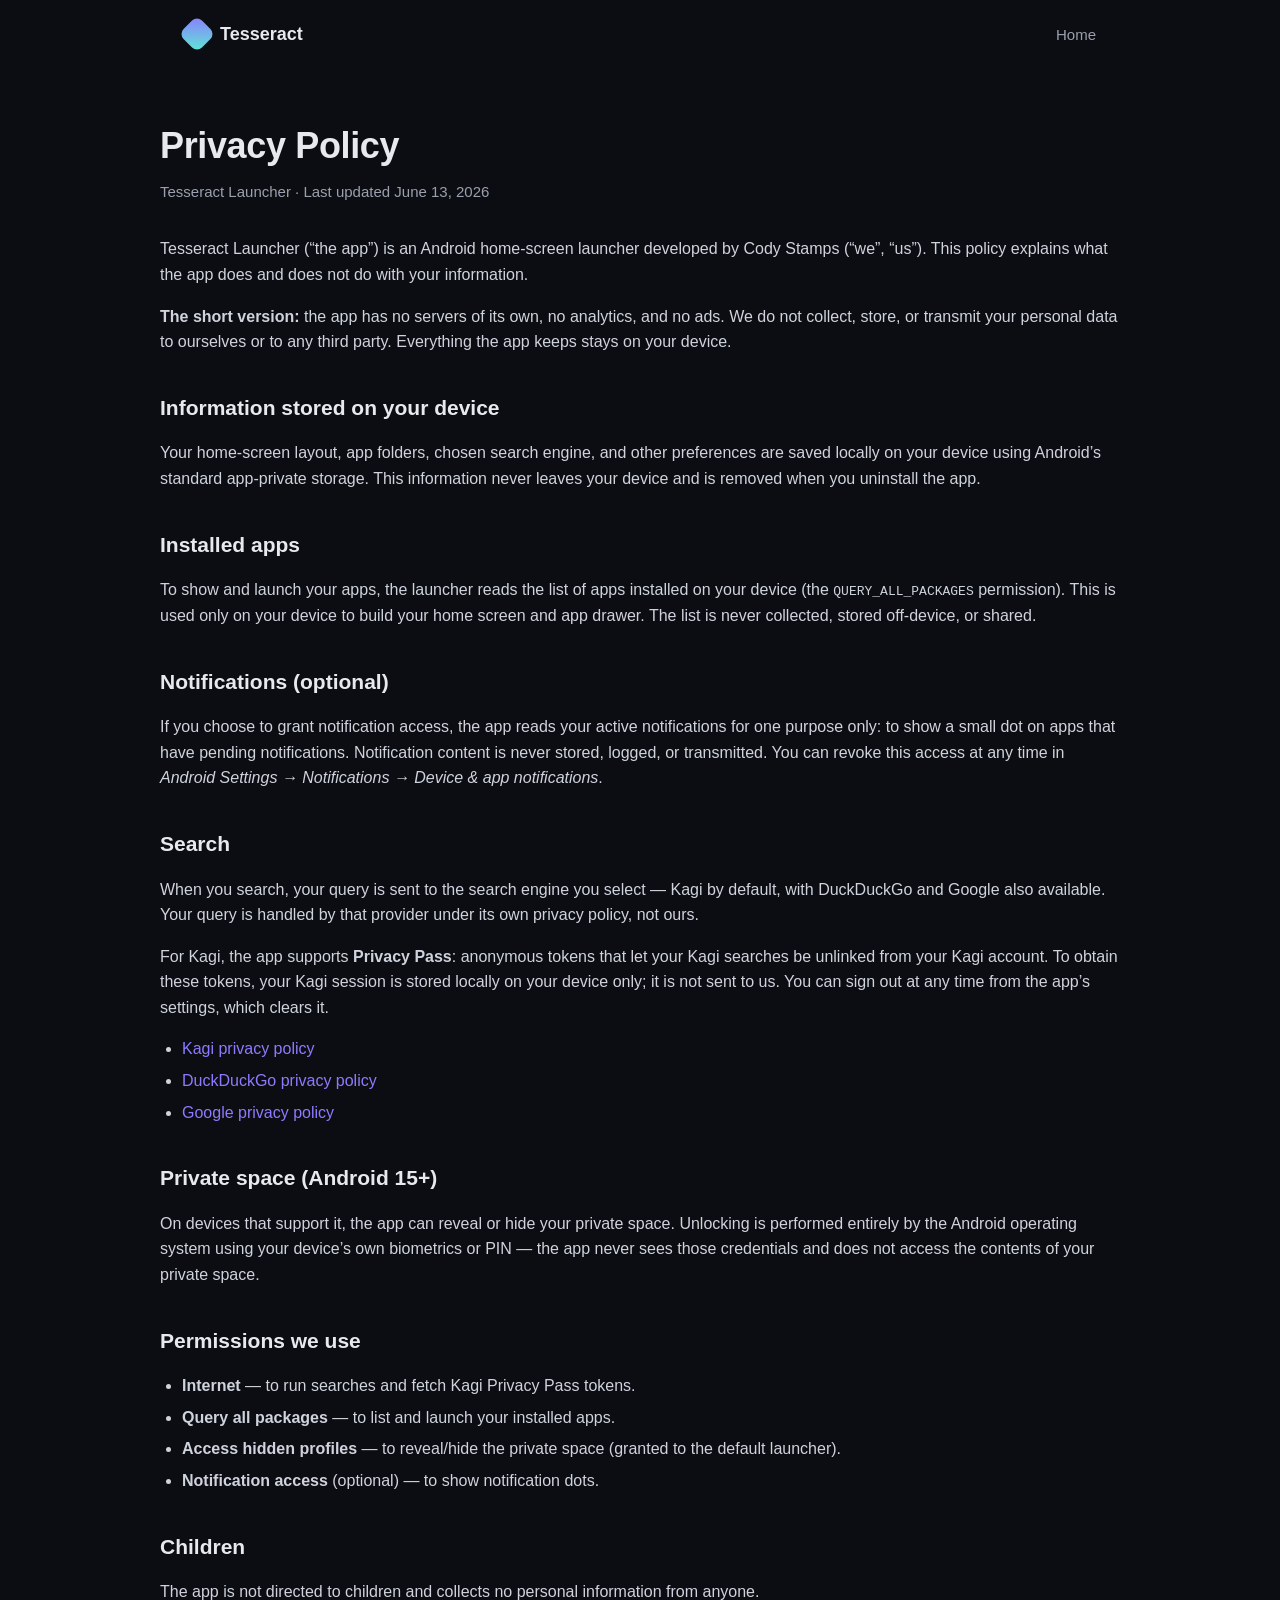
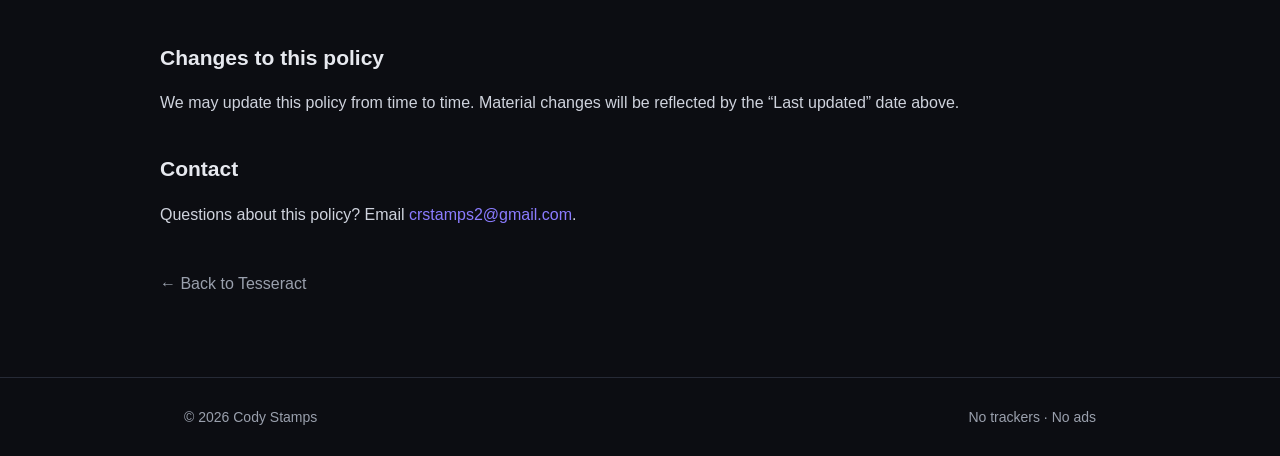
==== privacy/index.html @ 8ad53164 "Initial site: landing page + privacy policy for tesseract.codystamps.dev" ====
<!doctype html>
<html lang="en">
<head>
  <meta charset="utf-8" />
  <meta name="viewport" content="width=device-width, initial-scale=1" />
  <title>Privacy Policy — Tesseract Launcher</title>
  <meta name="description" content="Privacy policy for the Tesseract Launcher Android app. The app has no servers, no analytics, no ads, and collects no personal data." />
  <link rel="stylesheet" href="../styles.css" />
</head>
<body>
  <nav class="nav">
    <div class="brand"><a href="/" style="color:inherit;display:flex;align-items:center;gap:10px;"><span class="glyph"></span> Tesseract</a></div>
    <div class="nav-links"><a href="/">Home</a></div>
  </nav>

  <article class="article wrap">
    <h1>Privacy Policy</h1>
    <p class="updated">Tesseract Launcher · Last updated June 13, 2026</p>

    <p>
      Tesseract Launcher (“the app”) is an Android home-screen launcher developed
      by Cody Stamps (“we”, “us”). This policy explains what the app does and does
      not do with your information.
    </p>
    <p>
      <strong>The short version:</strong> the app has no servers of its own, no
      analytics, and no ads. We do not collect, store, or transmit your personal
      data to ourselves or to any third party. Everything the app keeps stays on
      your device.
    </p>

    <h2>Information stored on your device</h2>
    <p>
      Your home-screen layout, app folders, chosen search engine, and other
      preferences are saved locally on your device using Android’s standard
      app-private storage. This information never leaves your device and is
      removed when you uninstall the app.
    </p>

    <h2>Installed apps</h2>
    <p>
      To show and launch your apps, the launcher reads the list of apps installed
      on your device (the <code>QUERY_ALL_PACKAGES</code> permission). This is used
      only on your device to build your home screen and app drawer. The list is
      never collected, stored off-device, or shared.
    </p>

    <h2>Notifications (optional)</h2>
    <p>
      If you choose to grant notification access, the app reads your active
      notifications for one purpose only: to show a small dot on apps that have
      pending notifications. Notification content is never stored, logged, or
      transmitted. You can revoke this access at any time in
      <em>Android Settings → Notifications → Device &amp; app notifications</em>.
    </p>

    <h2>Search</h2>
    <p>
      When you search, your query is sent to the search engine you select — Kagi
      by default, with DuckDuckGo and Google also available. Your query is handled
      by that provider under its own privacy policy, not ours.
    </p>
    <p>
      For Kagi, the app supports <strong>Privacy Pass</strong>: anonymous tokens
      that let your Kagi searches be unlinked from your Kagi account. To obtain
      these tokens, your Kagi session is stored locally on your device only; it is
      not sent to us. You can sign out at any time from the app’s settings, which
      clears it.
    </p>
    <ul>
      <li><a href="https://kagi.com/privacy" rel="noopener" target="_blank">Kagi privacy policy</a></li>
      <li><a href="https://duckduckgo.com/privacy" rel="noopener" target="_blank">DuckDuckGo privacy policy</a></li>
      <li><a href="https://policies.google.com/privacy" rel="noopener" target="_blank">Google privacy policy</a></li>
    </ul>

    <h2>Private space (Android 15+)</h2>
    <p>
      On devices that support it, the app can reveal or hide your private space.
      Unlocking is performed entirely by the Android operating system using your
      device’s own biometrics or PIN — the app never sees those credentials and
      does not access the contents of your private space.
    </p>

    <h2>Permissions we use</h2>
    <ul>
      <li><strong>Internet</strong> — to run searches and fetch Kagi Privacy Pass tokens.</li>
      <li><strong>Query all packages</strong> — to list and launch your installed apps.</li>
      <li><strong>Access hidden profiles</strong> — to reveal/hide the private space (granted to the default launcher).</li>
      <li><strong>Notification access</strong> (optional) — to show notification dots.</li>
    </ul>

    <h2>Children</h2>
    <p>
      The app is not directed to children and collects no personal information
      from anyone.
    </p>

    <h2>Changes to this policy</h2>
    <p>
      We may update this policy from time to time. Material changes will be
      reflected by the “Last updated” date above.
    </p>

    <h2>Contact</h2>
    <p>
      Questions about this policy? Email
      <a href="mailto:crstamps2@gmail.com">crstamps2@gmail.com</a>.
    </p>

    <a class="back" href="/">← Back to Tesseract</a>
  </article>

  <footer>
    <div class="wrap">
      <span>© 2026 Cody Stamps</span>
      <span>No trackers · No ads</span>
    </div>
  </footer>
</body>
</html>
---- styles.css ----
/* Tesseract Launcher site — no external fonts or CDNs, so the page makes zero
   third-party requests. */

:root {
  --bg: #0c0d12;
  --bg-elev: #15171f;
  --bg-card: #171a23;
  --border: #262a36;
  --text: #e7e9ef;
  --muted: #9aa0ad;
  --accent: #8b7cff;
  --accent-2: #5eead4;
  --radius: 16px;
  --maxw: 960px;
}

* { box-sizing: border-box; }

html { scroll-behavior: smooth; }

body {
  margin: 0;
  background: var(--bg);
  color: var(--text);
  font-family: -apple-system, BlinkMacSystemFont, "Segoe UI", Roboto, Helvetica,
    Arial, sans-serif;
  line-height: 1.6;
  -webkit-font-smoothing: antialiased;
}

a { color: var(--accent); text-decoration: none; }
a:hover { text-decoration: underline; }

.wrap { max-width: var(--maxw); margin: 0 auto; padding: 0 24px; }

/* Nav */
.nav {
  display: flex; align-items: center; justify-content: space-between;
  padding: 20px 24px; max-width: var(--maxw); margin: 0 auto;
}
.brand { display: flex; align-items: center; gap: 10px; font-weight: 700; font-size: 18px; }
.brand .glyph {
  width: 26px; height: 26px; border-radius: 7px;
  background: linear-gradient(135deg, var(--accent), var(--accent-2));
  display: inline-block;
  transform: rotate(45deg);
}
.nav-links a { color: var(--muted); margin-left: 22px; font-size: 15px; }

/* Hero */
.hero { text-align: center; padding: 72px 0 40px; }
.hero h1 {
  font-size: clamp(40px, 8vw, 68px); margin: 0 0 12px; letter-spacing: -0.02em;
  background: linear-gradient(135deg, #fff 30%, var(--accent));
  -webkit-background-clip: text; background-clip: text; color: transparent;
}
.hero .tagline { font-size: clamp(18px, 3vw, 22px); color: var(--text); margin: 0 0 16px; }
.hero p.lead { color: var(--muted); max-width: 620px; margin: 0 auto 28px; font-size: 17px; }

.badge {
  display: inline-flex; align-items: center; gap: 8px;
  padding: 12px 22px; border-radius: 999px;
  border: 1px solid var(--border); background: var(--bg-elev);
  color: var(--muted); font-weight: 600; font-size: 15px;
}
.badge .dot { width: 8px; height: 8px; border-radius: 50%; background: var(--accent-2); }

/* Screenshots */
.shots {
  display: flex; gap: 28px; justify-content: center; flex-wrap: wrap;
  padding: 32px 0 8px;
}
.shots figure { margin: 0; text-align: center; }
.shots img {
  width: 240px; max-width: 70vw; border-radius: 28px;
  border: 1px solid var(--border); box-shadow: 0 24px 60px rgba(0,0,0,0.5);
  display: block;
}
.shots figcaption { color: var(--muted); font-size: 14px; margin-top: 12px; }

/* Features */
.section-title { text-align: center; font-size: 28px; margin: 64px 0 8px; }
.section-sub { text-align: center; color: var(--muted); margin: 0 0 36px; }
.grid {
  display: grid; grid-template-columns: repeat(auto-fit, minmax(240px, 1fr));
  gap: 18px; padding-bottom: 24px;
}
.card {
  background: var(--bg-card); border: 1px solid var(--border);
  border-radius: var(--radius); padding: 22px;
}
.card h3 { margin: 0 0 8px; font-size: 17px; }
.card p { margin: 0; color: var(--muted); font-size: 15px; }
.card .ic {
  width: 36px; height: 36px; border-radius: 10px; margin-bottom: 14px;
  background: linear-gradient(135deg, rgba(139,124,255,0.25), rgba(94,234,212,0.25));
  border: 1px solid var(--border);
}

/* Footer */
footer {
  border-top: 1px solid var(--border); margin-top: 72px;
  padding: 28px 0; color: var(--muted); font-size: 14px;
}
footer .wrap { display: flex; justify-content: space-between; flex-wrap: wrap; gap: 12px; }
footer a { color: var(--muted); }

/* Article (privacy policy) */
.article { padding: 48px 0 8px; }
.article h1 { font-size: 36px; margin: 0 0 6px; letter-spacing: -0.01em; }
.article .updated { color: var(--muted); margin: 0 0 32px; font-size: 15px; }
.article h2 { font-size: 21px; margin: 36px 0 10px; }
.article p, .article li { color: #cfd3dd; }
.article ul { padding-left: 22px; }
.article li { margin: 6px 0; }
.back { display: inline-block; margin: 28px 0 0; color: var(--muted); }
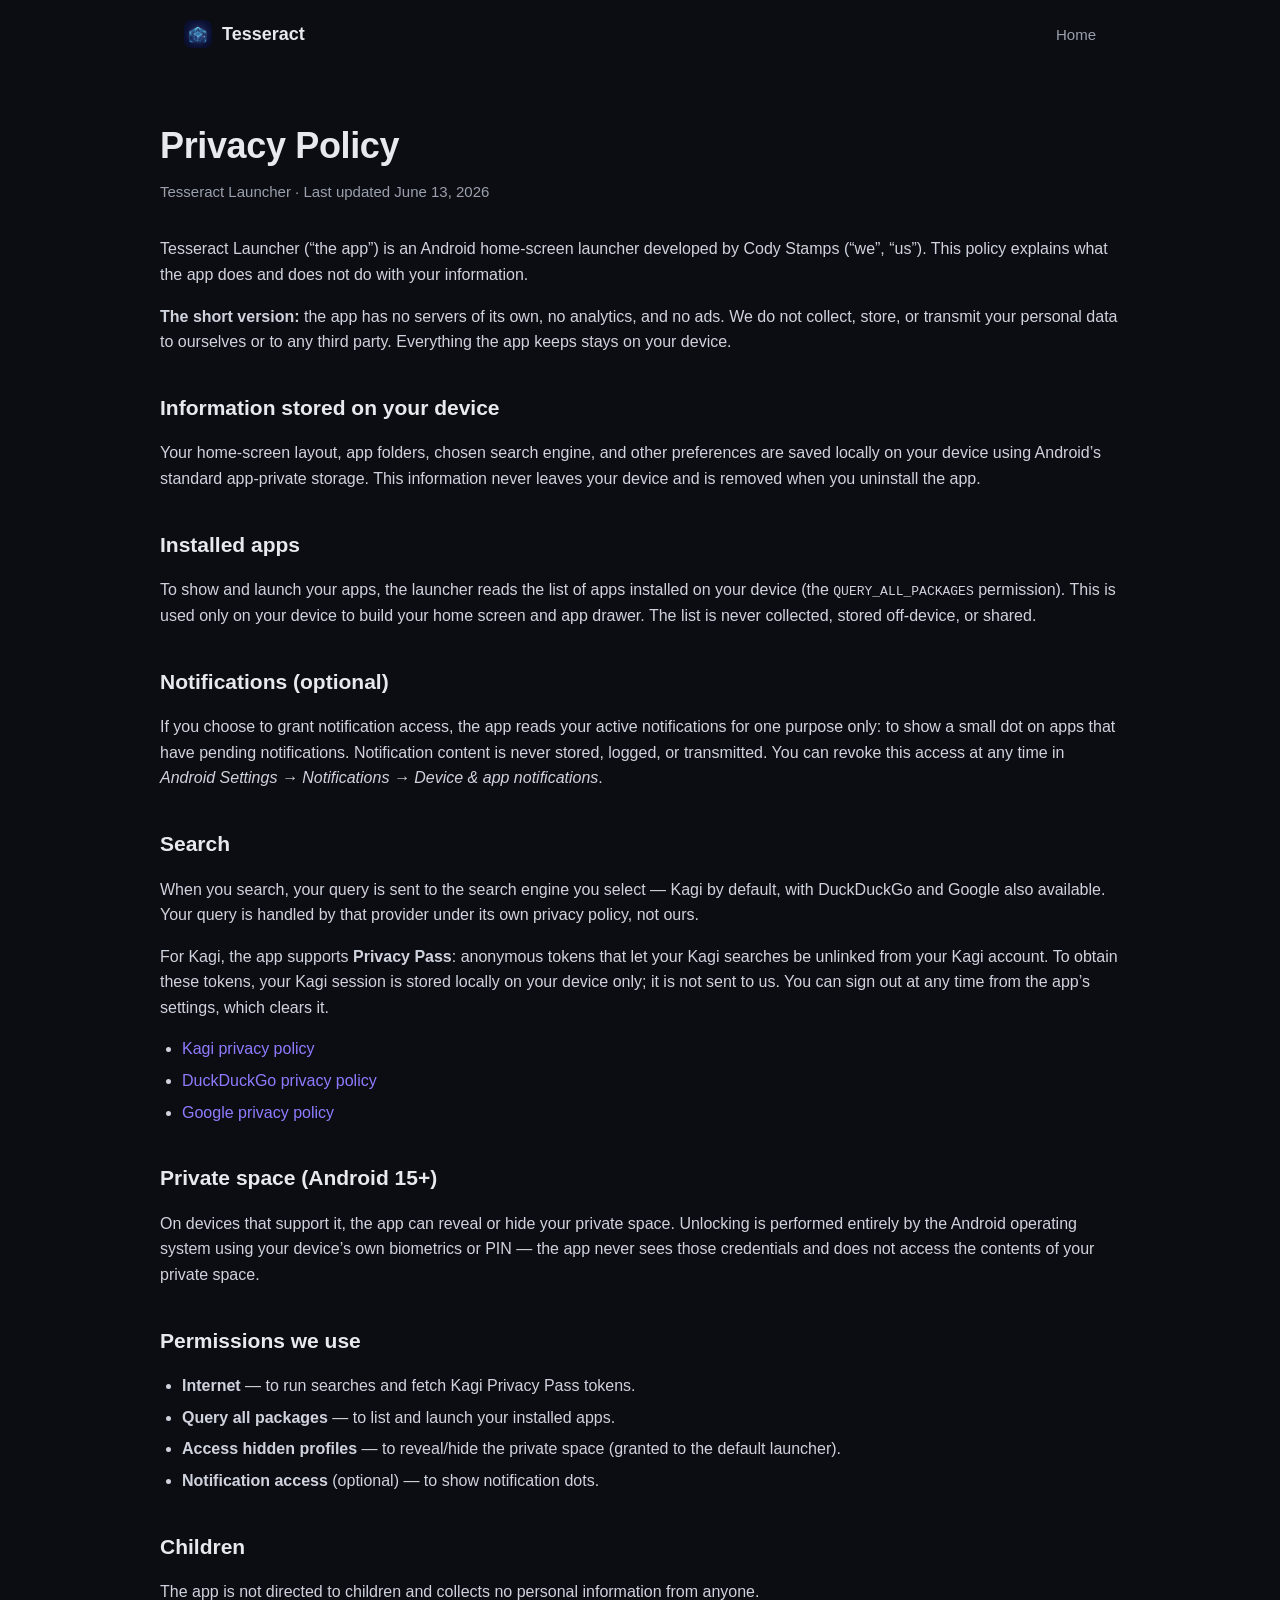
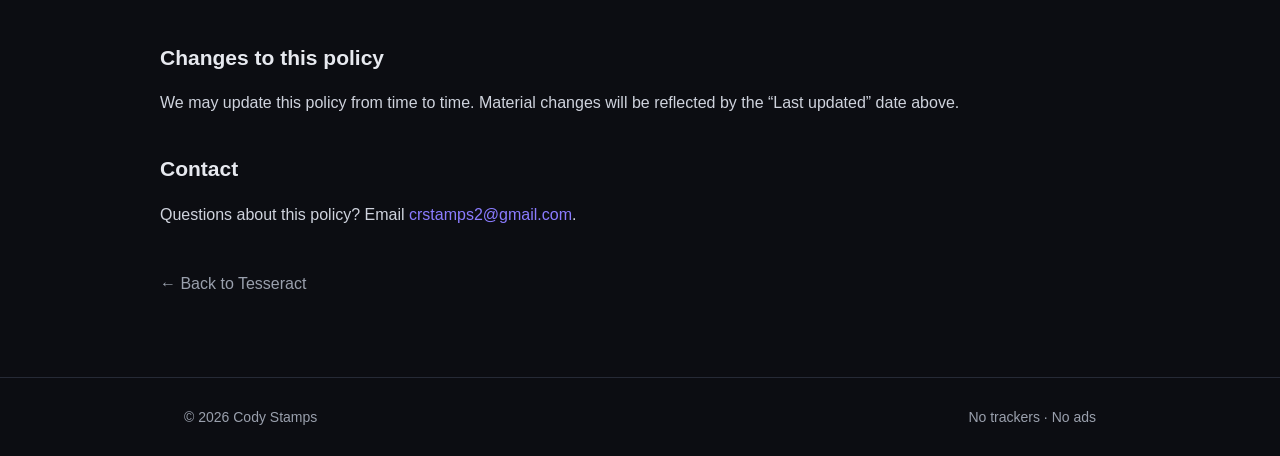
==== commit e8efba96: "Add Tesseract logo: favicon, apple-touch-icon, nav mark, hero emblem, og:image" ====
--- a/privacy/index.html
+++ b/privacy/index.html
@@ -5,11 +5,13 @@
   <meta name="viewport" content="width=device-width, initial-scale=1" />
   <title>Privacy Policy — Tesseract Launcher</title>
   <meta name="description" content="Privacy policy for the Tesseract Launcher Android app. The app has no servers, no analytics, no ads, and collects no personal data." />
+  <link rel="icon" type="image/png" href="/favicon.png" />
+  <link rel="apple-touch-icon" href="/apple-touch-icon.png" />
   <link rel="stylesheet" href="../styles.css" />
 </head>
 <body>
   <nav class="nav">
-    <div class="brand"><a href="/" style="color:inherit;display:flex;align-items:center;gap:10px;"><span class="glyph"></span> Tesseract</a></div>
+    <div class="brand"><a href="/" style="color:inherit;display:flex;align-items:center;gap:10px;"><img class="logo" src="/assets/icon.png" alt="" width="28" height="28" /> Tesseract</a></div>
     <div class="nav-links"><a href="/">Home</a></div>
   </nav>
 
--- a/styles.css
+++ b/styles.css
@@ -39,16 +39,15 @@
   padding: 20px 24px; max-width: var(--maxw); margin: 0 auto;
 }
 .brand { display: flex; align-items: center; gap: 10px; font-weight: 700; font-size: 18px; }
-.brand .glyph {
-  width: 26px; height: 26px; border-radius: 7px;
-  background: linear-gradient(135deg, var(--accent), var(--accent-2));
-  display: inline-block;
-  transform: rotate(45deg);
-}
+.brand .logo { width: 28px; height: 28px; border-radius: 8px; display: block; }
 .nav-links a { color: var(--muted); margin-left: 22px; font-size: 15px; }
 
 /* Hero */
 .hero { text-align: center; padding: 72px 0 40px; }
+.hero-logo {
+  width: 96px; height: 96px; border-radius: 24px; display: block;
+  margin: 0 auto 22px; box-shadow: 0 16px 44px rgba(0,0,0,0.55);
+}
 .hero h1 {
   font-size: clamp(40px, 8vw, 68px); margin: 0 0 12px; letter-spacing: -0.02em;
   background: linear-gradient(135deg, #fff 30%, var(--accent));
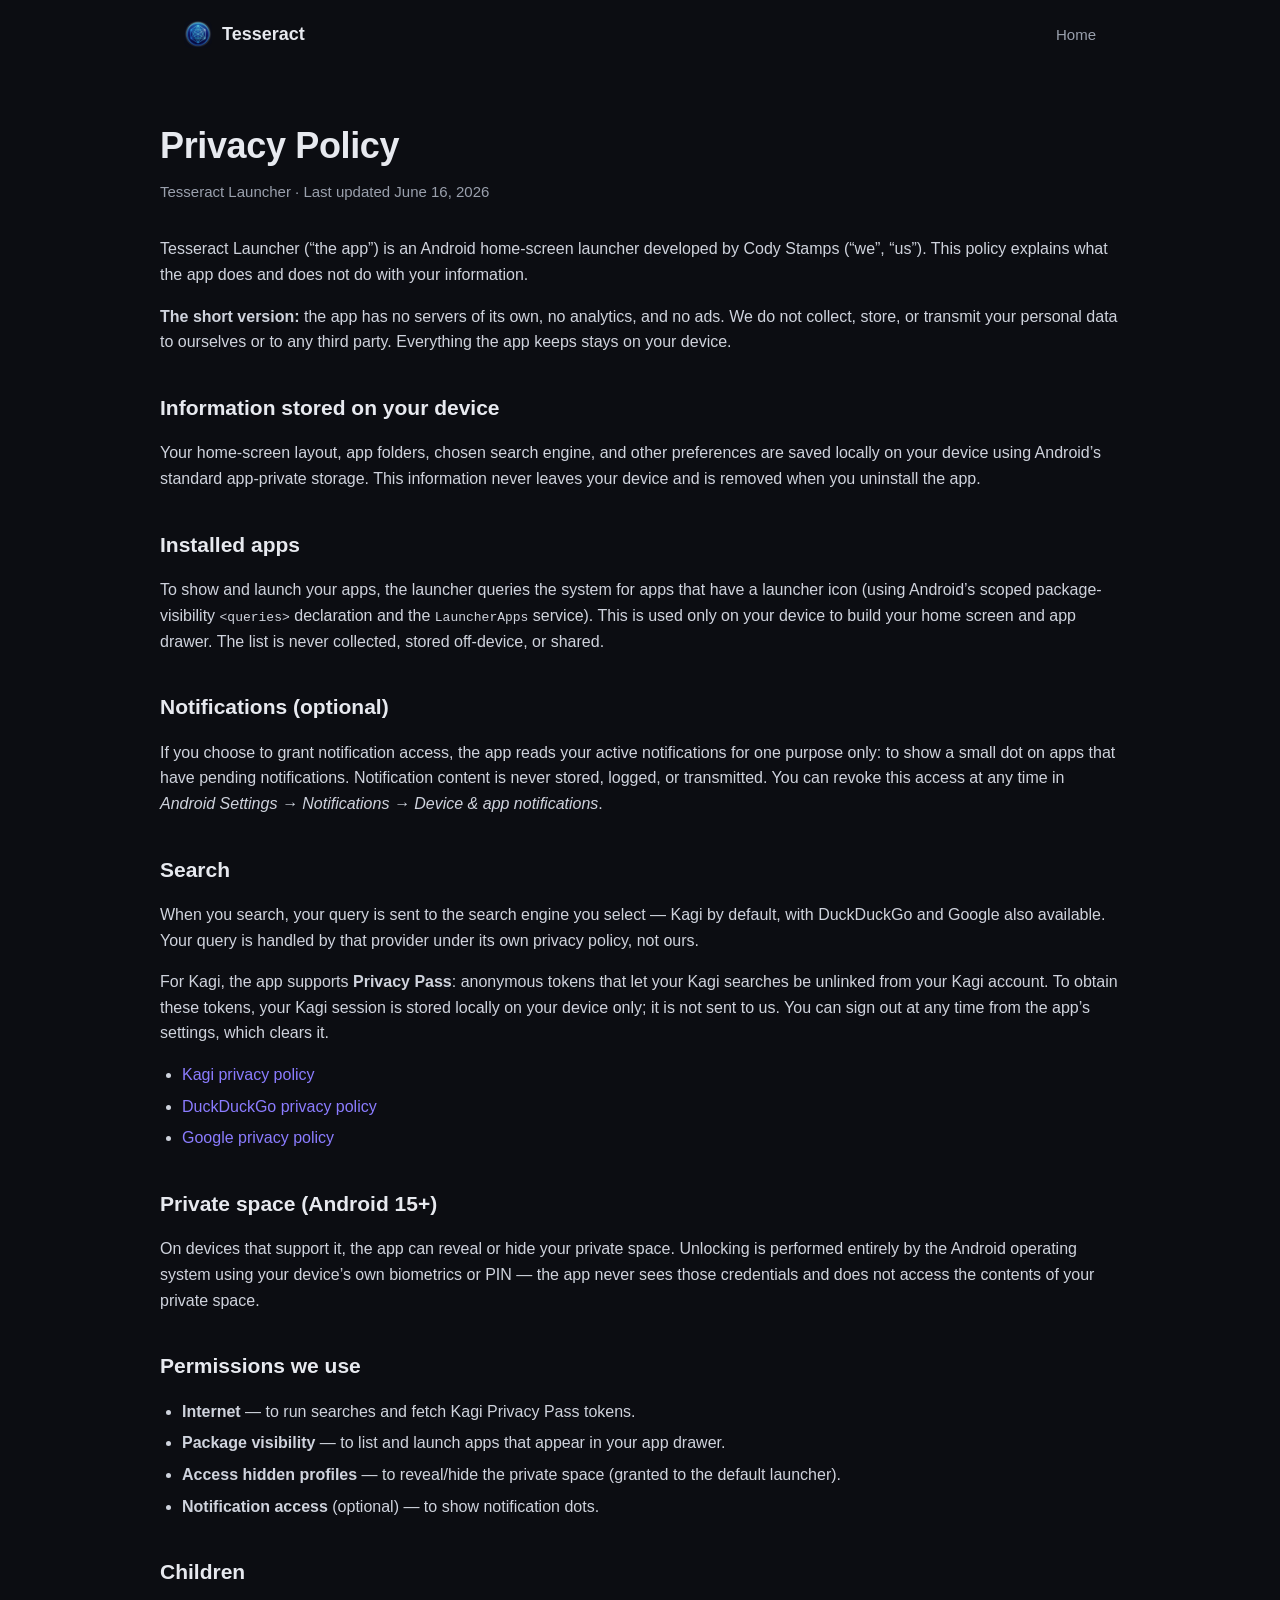
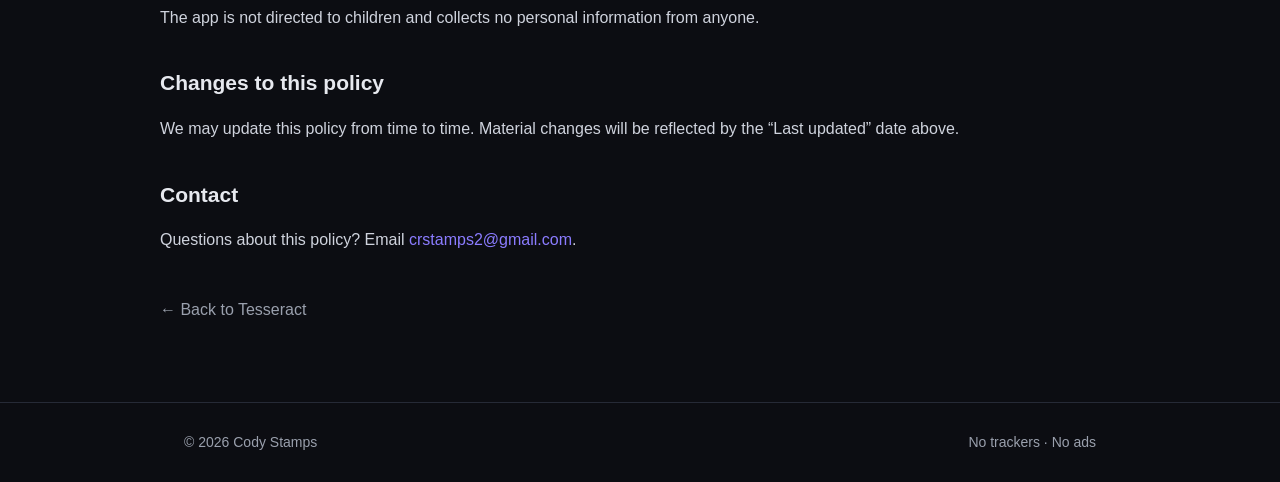
==== commit 59a20cd7: "privacy: describe scoped package visibility, not QUERY_ALL_PACKAGES" ====
--- a/privacy/index.html
+++ b/privacy/index.html
@@ -17,7 +17,7 @@
 
   <article class="article wrap">
     <h1>Privacy Policy</h1>
-    <p class="updated">Tesseract Launcher · Last updated June 13, 2026</p>
+    <p class="updated">Tesseract Launcher · Last updated June 16, 2026</p>
 
     <p>
       Tesseract Launcher (“the app”) is an Android home-screen launcher developed
@@ -41,10 +41,11 @@
 
     <h2>Installed apps</h2>
     <p>
-      To show and launch your apps, the launcher reads the list of apps installed
-      on your device (the <code>QUERY_ALL_PACKAGES</code> permission). This is used
-      only on your device to build your home screen and app drawer. The list is
-      never collected, stored off-device, or shared.
+      To show and launch your apps, the launcher queries the system for apps that
+      have a launcher icon (using Android’s scoped package-visibility
+      <code>&lt;queries&gt;</code> declaration and the <code>LauncherApps</code>
+      service). This is used only on your device to build your home screen and app
+      drawer. The list is never collected, stored off-device, or shared.
     </p>
 
     <h2>Notifications (optional)</h2>
@@ -86,7 +87,7 @@
     <h2>Permissions we use</h2>
     <ul>
       <li><strong>Internet</strong> — to run searches and fetch Kagi Privacy Pass tokens.</li>
-      <li><strong>Query all packages</strong> — to list and launch your installed apps.</li>
+      <li><strong>Package visibility</strong> — to list and launch apps that appear in your app drawer.</li>
       <li><strong>Access hidden profiles</strong> — to reveal/hide the private space (granted to the default launcher).</li>
       <li><strong>Notification access</strong> (optional) — to show notification dots.</li>
     </ul>
--- a/styles.css
+++ b/styles.css
@@ -71,7 +71,7 @@
 }
 .shots figure { margin: 0; text-align: center; }
 .shots img {
-  width: 240px; max-width: 70vw; border-radius: 28px;
+  width: 200px; height: auto; max-width: 60vw; border-radius: 26px;
   border: 1px solid var(--border); box-shadow: 0 24px 60px rgba(0,0,0,0.5);
   display: block;
 }
